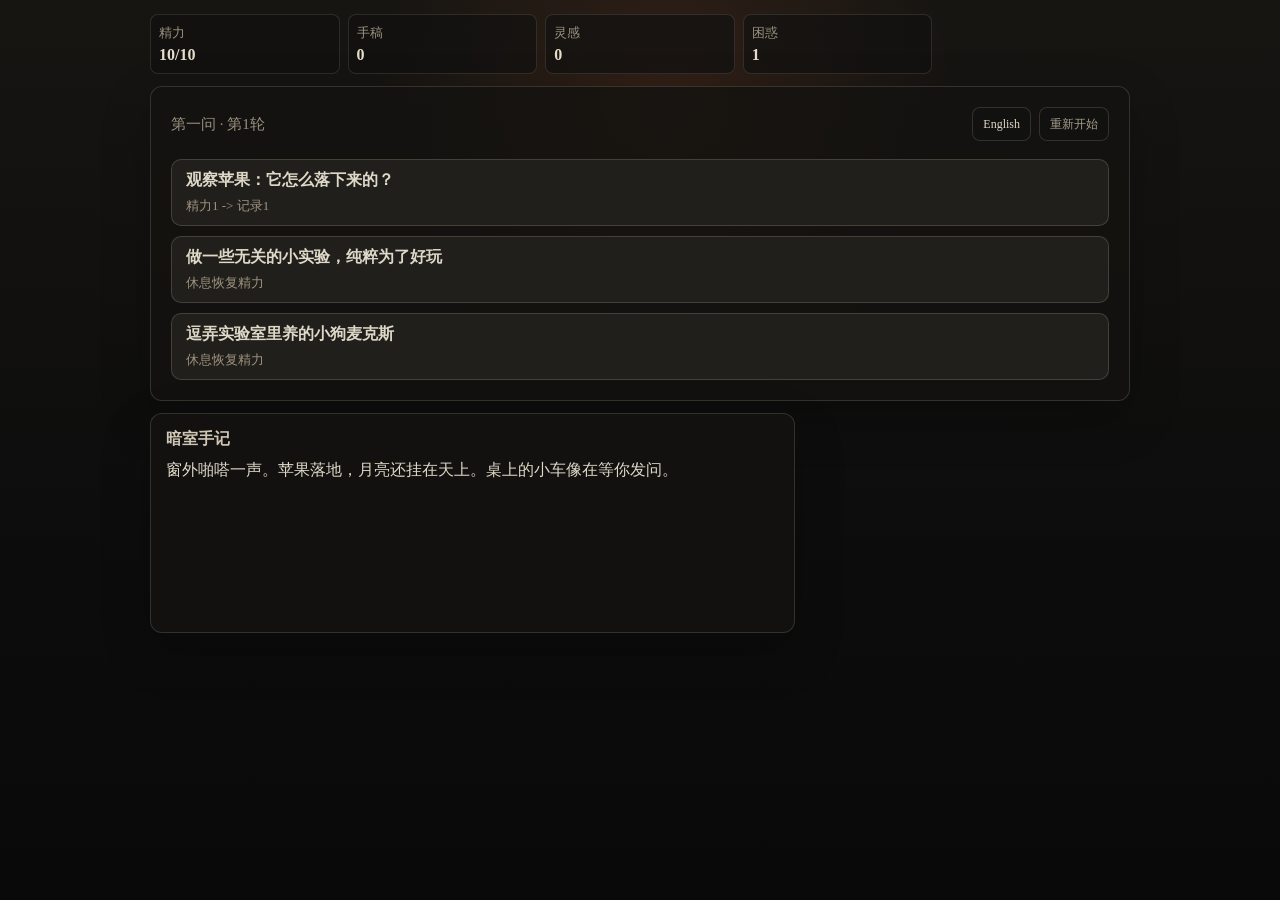
==== physics_darkroom_webapp/index.html @ 5e4305e1 "feat: 概念可点击查看发现过程 - FACT_CONCEPTS和LAW_LIST各33个historyNote历史注记 - getConceptDiscovery/getLawDiscovery自" ====
<!doctype html>
<html lang="zh-CN">
<head>
  <meta charset="utf-8" />
  <meta name="viewport" content="width=device-width, initial-scale=1, viewport-fit=cover" />
  <meta http-equiv="Cache-Control" content="no-store, no-cache, must-revalidate" />
  <meta http-equiv="Pragma" content="no-cache" />
  <meta http-equiv="Expires" content="0" />
  <title>物理暗室 / Physics Dark Room</title>
  <meta name="description" content="A bilingual interactive physics history text game." />
  <link rel="stylesheet" href="style.css?v=8" />
</head>
<body>
  <div class="page">
    <main class="main">
      <section id="status-bar" class="status-bar" aria-label="Resources"></section>

      <section class="room" aria-label="Game scene">
        <header class="scene-head">
          <div class="room-top">
            <div id="phaseLabel" class="kicker"></div>
            <div class="top-actions">
              <button id="langBtn" class="language" type="button">English</button>
              <button id="resetBtn" class="reset" type="button">重新开始</button>
            </div>
          </div>
          <h1 id="title" class="title"></h1>
        </header>

        <p id="scene" class="scene"></p>
        <p id="goal" class="goal"></p>
        <p id="feedback" class="feedback" hidden></p>

        <div class="actions-shell">
          <div id="actions" class="actions"></div>
        </div>
      </section>

      <section class="info" aria-label="Game information">
        <aside class="panel log-panel">
          <h2 id="logTitle" class="panel-title"></h2>
          <div id="log" class="log-scroll"></div>
        </aside>

        <aside id="workers-panel" class="panel workers-panel" hidden>
          <h2 id="conceptTitle" class="panel-title"></h2>
          <div id="workers" class="worker-list"></div>
        </aside>
      </section>
    </main>
  </div>
  <div id="modal-root"></div>
  <script src="game.js?v=8"></script>
</body>
</html>
---- physics_darkroom_webapp/style.css ----
:root {
  color-scheme: dark;
  --bg: #090909;
  --panel: rgba(20, 19, 17, 0.82);
  --panel-2: rgba(17, 17, 17, 0.72);
  --line: rgba(222, 216, 200, 0.16);
  --text: #ded8c8;
  --muted: #9a917f;
  --title: #f1ead8;
  --accent: #d67f40;
  --accent-bg: rgba(214, 127, 64, 0.09);
}

* { box-sizing: border-box; }
html, body { margin: 0; min-height: 100%; }
body {
  font-family: ui-serif, Georgia, "Times New Roman", "Noto Serif SC", "Songti SC", serif;
  background:
    radial-gradient(circle at 52% 12%, rgba(197, 95, 48, 0.16), transparent 28%),
    linear-gradient(180deg, #171512 0%, #0d0d0d 56%, #090909 100%);
  color: var(--text);
}
button { font: inherit; }

.page {
  min-height: 100vh;
  padding: max(14px, env(safe-area-inset-top)) 14px max(22px, env(safe-area-inset-bottom));
}

.main {
  width: min(980px, 100%);
  margin: 0 auto;
  display: flex;
  flex-direction: column;
  gap: 12px;
}

.status-bar {
  display: grid;
  grid-template-columns: repeat(5, minmax(0, 1fr));
  gap: 8px;
}
.resource {
  min-width: 0;
  padding: 9px 8px;
  border: 1px solid rgba(222,216,200,.13);
  border-radius: 8px;
  background: rgba(17,17,17,.68);
}
.resource-label, .resource-value {
  display: block;
  overflow: hidden;
  text-overflow: ellipsis;
  white-space: nowrap;
}
.resource-label { color: var(--muted); font-size: 13px; }
.resource-value { margin-top: 4px; color: #e6deca; font-size: 16px; font-weight: 700; }

.room, .panel {
  border: 1px solid var(--line);
  border-radius: 12px;
  background: var(--panel);
  box-shadow: 0 18px 50px rgba(0,0,0,.22);
}
.room { padding: 20px; }
.room-top { display: flex; justify-content: space-between; align-items: center; gap: 12px; }
.kicker { color: var(--muted); font-size: 15px; overflow: hidden; white-space: nowrap; text-overflow: ellipsis; }
.top-actions { display: flex; gap: 8px; flex-shrink: 0; }
.language, .reset {
  min-height: 34px;
  padding: 0 10px;
  border: 1px solid var(--line);
  border-radius: 8px;
  background: var(--panel-2);
  color: #dfd6c5;
  cursor: pointer;
  font-size: 12px;
}
.reset { color: #a79d8b; }
.language:hover, .reset:hover, .action:hover:not(:disabled), .modal-button:hover { filter: brightness(1.12); }

.title { display: none;
  margin: 12px 0 0;
  color: var(--title);
  font-size: clamp(26px, 5.5vw, 42px);
  line-height: 1.1;
  font-weight: 700;
}
.scene, .goal, .feedback { line-height: 1.58; }
.scene { display: none; margin: 16px 0 0; color: #c8beaa; font-size: 17px; }
.goal { display: none;
  margin: 14px 0 0;
  padding: 13px 14px;
  border-left: 4px solid rgba(214,127,64,.72);
  background: var(--accent-bg);
  color: #eadfcb;
  font-size: 16px;
}
.feedback {
  margin: 12px 0 0;
  padding: 12px 14px;
  border: 1px solid rgba(214,127,64,.42);
  border-radius: 8px;
  background: rgba(92,45,25,.36);
  color: #f0d0ad;
  font-size: 15px;
}

.actions-shell { margin-top: 18px; }
.actions { display: grid; gap: 10px; }
.action {
  width: 100%;
  min-height: 58px;
  padding: 10px 14px;
  border: 1px solid rgba(222,216,200,.18);
  border-radius: 10px;
  background: #211f1b;
  color: var(--text);
  text-align: left;
  cursor: pointer;
}
.action.primary { border-color: rgba(214,127,64,.62); background: #332216; color: #fff3dd; }
.action:disabled, .action.is-disabled { cursor: not-allowed; opacity: .55; background: #171614; }
.action-main { display: flex; align-items: center; justify-content: space-between; gap: 10px; }
.action-label { font-weight: 700; }
.cost { display: block; margin-top: 6px; color: #9e927f; font-size: 13px; }

.info {
  display: grid;
  grid-template-columns: minmax(220px, 1.6fr) minmax(0, 0.8fr);
  gap: 12px;
  min-height: 220px;
}
.panel { padding: 15px; min-height: 0; }
.panel-title {
  margin: 0 0 10px;
  color: #cfc6b4;
  font-size: 16px;
  font-weight: 700;
}

/* Concept discovery cards */
.worker-list, .log-scroll {
  max-height: 34vh;
  overflow: auto;
}
.concept-card {
  display: flex;
  align-items: baseline;
  justify-content: space-between;
  gap: 8px;
  padding: 6px 0;
  border-bottom: 1px solid rgba(222,216,200,.06);
  cursor: pointer;
  transition: color .15s;
}
.concept-card:last-child { border-bottom: none; }
.concept-card:hover .concept-name { color: #eadfcb; }
.concept-card:active { opacity: .7; }
.concept-name { color: #c8beaa; font-size: 14px; font-weight: 600; }
.concept-task { color: #7a7060; font-size: 12px; flex-shrink: 0; }

/* Concept detail modal */
#modal-root { position: fixed; inset: 0; z-index: 100; }
.concept-modal-overlay {
  position: fixed; inset: 0;
  background: rgba(10,9,8,.78);
  display: flex; align-items: flex-end; justify-content: center;
}
.concept-modal {
  width: 100%; max-width: 580px; max-height: 82vh;
  background: #1c1a16;
  border: 1px solid rgba(222,216,200,.12); border-bottom: none;
  border-radius: 18px 18px 0 0;
  display: flex; flex-direction: column; overflow: hidden;
}
.concept-modal-header {
  display: flex; align-items: center; gap: 12px;
  padding: 16px 18px;
  border-bottom: 1px solid rgba(222,216,200,.08); flex-shrink: 0;
}
.concept-modal-close {
  background: none; border: none; color: #a79d8b; cursor: pointer;
  padding: 4px; display: flex; align-items: center;
}
.concept-modal-close:hover { color: #eadfcb; }
.concept-modal-title { font-size: 17px; font-weight: 700; color: #eadfcb; }
.concept-modal-body { padding: 20px 18px 28px; overflow-y: auto; flex: 1; }

/* Discovery steps timeline */
.concept-steps { display: flex; flex-direction: column; gap: 0; }
.concept-step { display: flex; gap: 14px; padding-bottom: 16px; }
.step-marker {
  flex-shrink: 0; width: 26px; height: 26px;
  border-radius: 50%; border: 1px solid rgba(222,216,200,.3);
  color: #a79d8b; font-size: 12px;
  display: flex; align-items: center; justify-content: center; margin-top: 1px;
}
.step-marker--conclusion {
  background: rgba(214,127,64,.2); border-color: rgba(214,127,64,.5); color: #d67f40;
}
.step-content { flex: 1; }
.step-label { color: #eadfcb; font-size: 14px; font-weight: 600; line-height: 1.4; }
.step-narrative { color: #9e927f; font-size: 13px; margin-top: 4px; line-height: 1.5; }
.concept-step--conclusion .step-label { color: #d67f40; }
.concept-step--conclusion .step-narrative { color: #a79d8b; }

/* Single narrative + history note */
.concept-single-narrative { margin-bottom: 20px; }
.narrative-text { color: #c8beaa; font-size: 15px; line-height: 1.6; }
.concept-history { margin-top: 24px; padding-top: 18px; border-top: 1px solid rgba(222,216,200,.08); }
.history-divider { color: #6a6050; font-size: 11px; letter-spacing: .08em; text-transform: uppercase; margin-bottom: 8px; }
.history-text { color: #7a7060; font-size: 13px; line-height: 1.65; }

@media (max-width: 420px) {
  .room-top { align-items: flex-start; }
  .top-actions { flex-direction: column; gap: 6px; }
  .language, .reset { min-height: 30px; padding: 0 8px; font-size: 11px; }
  .title { font-size: 27px; }
  .action-main { align-items: flex-start; }
  .concept-card { padding: 5px 0; }
  .concept-name { font-size: 13px; }
  .concept-task { font-size: 11px; }
  .concept-modal { max-height: 88vh; border-radius: 14px 14px 0 0; }
  .step-label { font-size: 13px; }
  .step-narrative { font-size: 12px; }
  .worker-list { max-height: none; }
  .log-scroll { max-height: 120px; }
  .log-line { font-size: 12px; padding: 5px 0; }
  .panel-title { font-size: 12px; margin-bottom: 6px; }
}
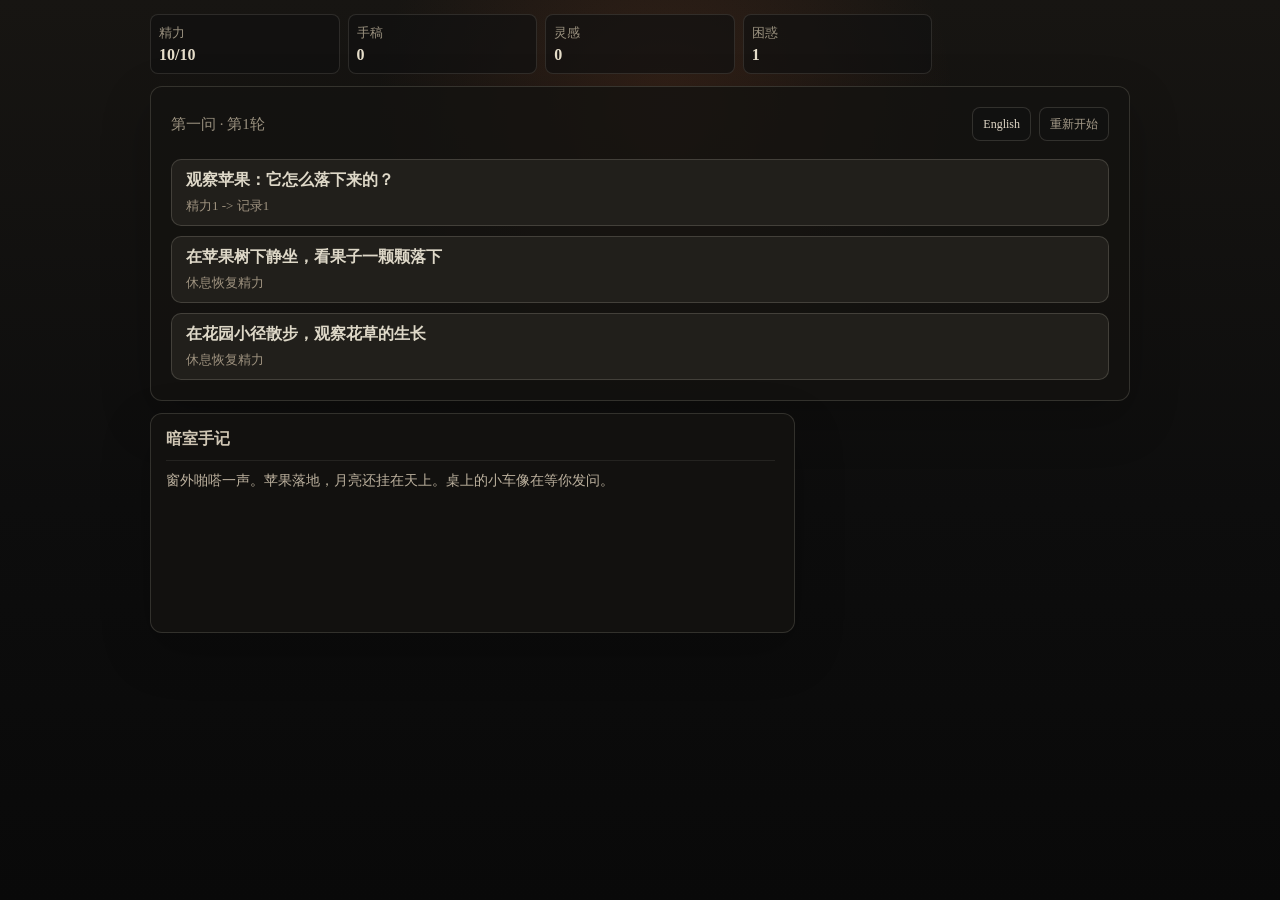
==== commit 048942b5: "Restored to '2730a8917c1b54575896824b2517b01fc32ef4ae' Coze-Restored-To: '2730a8917c1b54575896824b25" ====
--- a/physics_darkroom_webapp/index.html
+++ b/physics_darkroom_webapp/index.html
@@ -8,7 +8,7 @@
   <meta http-equiv="Expires" content="0" />
   <title>物理暗室 / Physics Dark Room</title>
   <meta name="description" content="A bilingual interactive physics history text game." />
-  <link rel="stylesheet" href="style.css?v=8" />
+  <link rel="stylesheet" href="style.css?v=7" />
 </head>
 <body>
   <div class="page">
@@ -50,6 +50,6 @@
     </main>
   </div>
   <div id="modal-root"></div>
-  <script src="game.js?v=8"></script>
+  <script src="game.js?v=7"></script>
 </body>
 </html>
--- a/physics_darkroom_webapp/style.css
+++ b/physics_darkroom_webapp/style.css
@@ -138,79 +138,82 @@
   font-size: 16px;
   font-weight: 700;
 }
-
-/* Concept discovery cards */
 .worker-list, .log-scroll {
   max-height: 34vh;
   overflow: auto;
-}
-.concept-card {
-  display: flex;
-  align-items: baseline;
-  justify-content: space-between;
-  gap: 8px;
-  padding: 6px 0;
-  border-bottom: 1px solid rgba(222,216,200,.06);
+  padding-right: 4px;
+}
+.worker {
+  display: grid;
+  grid-template-columns: 1fr;
+  gap: 3px;
+  padding: 10px 0;
+  border-top: 1px solid rgba(222,216,200,.09);
+}
+.worker span:first-child { color: #eadfcb; font-weight: 700; }
+.worker span:last-child { color: #9e927f; font-size: 13px; line-height: 1.42; }
+.log-line {
+  padding: 9px 0;
+  border-top: 1px solid rgba(222,216,200,.09);
+  color: #bdb29f;
+  font-size: 14px;
+  line-height: 1.52;
+}
+
+.modal-overlay {
+  position: fixed;
+  inset: 0;
+  z-index: 20;
+  display: grid;
+  place-items: center;
+  padding: 20px;
+  background: rgba(0,0,0,.62);
+  backdrop-filter: blur(4px);
+}
+.modal-box {
+  width: min(440px, 100%);
+  padding: 20px;
+  border: 1px solid rgba(222,216,200,.18);
+  border-radius: 14px;
+  background: #171512;
+  box-shadow: 0 24px 80px rgba(0,0,0,.45);
+}
+.modal-title { color: var(--title); font-size: 20px; font-weight: 700; }
+.modal-content { margin-top: 12px; color: #cfc6b4; line-height: 1.55; }
+.modal-actions { display: grid; gap: 10px; margin-top: 18px; }
+.modal-button {
+  min-height: 40px;
+  border: 1px solid rgba(222,216,200,.16);
+  border-radius: 9px;
+  background: #211f1b;
+  color: var(--text);
   cursor: pointer;
-  transition: color .15s;
-}
-.concept-card:last-child { border-bottom: none; }
-.concept-card:hover .concept-name { color: #eadfcb; }
-.concept-card:active { opacity: .7; }
-.concept-name { color: #c8beaa; font-size: 14px; font-weight: 600; }
-.concept-task { color: #7a7060; font-size: 12px; flex-shrink: 0; }
-
-/* Concept detail modal */
-#modal-root { position: fixed; inset: 0; z-index: 100; }
-.concept-modal-overlay {
-  position: fixed; inset: 0;
-  background: rgba(10,9,8,.78);
-  display: flex; align-items: flex-end; justify-content: center;
-}
-.concept-modal {
-  width: 100%; max-width: 580px; max-height: 82vh;
-  background: #1c1a16;
-  border: 1px solid rgba(222,216,200,.12); border-bottom: none;
-  border-radius: 18px 18px 0 0;
-  display: flex; flex-direction: column; overflow: hidden;
-}
-.concept-modal-header {
-  display: flex; align-items: center; gap: 12px;
-  padding: 16px 18px;
-  border-bottom: 1px solid rgba(222,216,200,.08); flex-shrink: 0;
-}
-.concept-modal-close {
-  background: none; border: none; color: #a79d8b; cursor: pointer;
-  padding: 4px; display: flex; align-items: center;
-}
-.concept-modal-close:hover { color: #eadfcb; }
-.concept-modal-title { font-size: 17px; font-weight: 700; color: #eadfcb; }
-.concept-modal-body { padding: 20px 18px 28px; overflow-y: auto; flex: 1; }
-
-/* Discovery steps timeline */
-.concept-steps { display: flex; flex-direction: column; gap: 0; }
-.concept-step { display: flex; gap: 14px; padding-bottom: 16px; }
-.step-marker {
-  flex-shrink: 0; width: 26px; height: 26px;
-  border-radius: 50%; border: 1px solid rgba(222,216,200,.3);
-  color: #a79d8b; font-size: 12px;
-  display: flex; align-items: center; justify-content: center; margin-top: 1px;
-}
-.step-marker--conclusion {
-  background: rgba(214,127,64,.2); border-color: rgba(214,127,64,.5); color: #d67f40;
-}
-.step-content { flex: 1; }
-.step-label { color: #eadfcb; font-size: 14px; font-weight: 600; line-height: 1.4; }
-.step-narrative { color: #9e927f; font-size: 13px; margin-top: 4px; line-height: 1.5; }
-.concept-step--conclusion .step-label { color: #d67f40; }
-.concept-step--conclusion .step-narrative { color: #a79d8b; }
-
-/* Single narrative + history note */
-.concept-single-narrative { margin-bottom: 20px; }
-.narrative-text { color: #c8beaa; font-size: 15px; line-height: 1.6; }
-.concept-history { margin-top: 24px; padding-top: 18px; border-top: 1px solid rgba(222,216,200,.08); }
-.history-divider { color: #6a6050; font-size: 11px; letter-spacing: .08em; text-transform: uppercase; margin-bottom: 8px; }
-.history-text { color: #7a7060; font-size: 13px; line-height: 1.65; }
+}
+.modal-button.primary { border-color: rgba(214,127,64,.62); background: #332216; color: #fff3dd; }
+
+@media (max-width: 760px) {
+  .page { padding: 8px; }
+  .status-bar { gap: 4px; }
+  .resource { padding: 5px 4px; }
+  .resource-label { font-size: 10px; }
+  .resource-value { font-size: 12px; }
+  .room { padding: 10px; }
+  .scene { font-size: 12px; margin-top: 10px; }
+  .goal { font-size: 11px; margin-top: 8px; padding: 10px 12px; }
+  .info { grid-template-columns: 1fr; }
+  .info > .log-panel { order: 1; }
+  .info > .workers-panel { order: 2; display: flex; flex-direction: column; }
+  .panel { padding: 10px; }
+  .workers-panel .panel-title { position: sticky; top: 0; background: var(--panel); z-index: 1; font-size: 12px; margin-bottom: 3px; }
+  .workers-panel { max-height: 140px; overflow-y: auto; }
+  .worker span:first-child { font-size: 11px; }
+  .worker span:last-child { font-size: 9px; }
+  .worker { padding: 3px 0; gap: 1px; }
+  .worker-list { max-height: none; }
+  .log-scroll { max-height: 120px; }
+  .log-line { font-size: 12px; padding: 5px 0; }
+  .panel-title { font-size: 12px; margin-bottom: 6px; }
+}
 
 @media (max-width: 420px) {
   .room-top { align-items: flex-start; }
@@ -218,15 +221,4 @@
   .language, .reset { min-height: 30px; padding: 0 8px; font-size: 11px; }
   .title { font-size: 27px; }
   .action-main { align-items: flex-start; }
-  .concept-card { padding: 5px 0; }
-  .concept-name { font-size: 13px; }
-  .concept-task { font-size: 11px; }
-  .concept-modal { max-height: 88vh; border-radius: 14px 14px 0 0; }
-  .step-label { font-size: 13px; }
-  .step-narrative { font-size: 12px; }
-  .worker-list { max-height: none; }
-  .log-scroll { max-height: 120px; }
-  .log-line { font-size: 12px; padding: 5px 0; }
-  .panel-title { font-size: 12px; margin-bottom: 6px; }
-}
-
+}
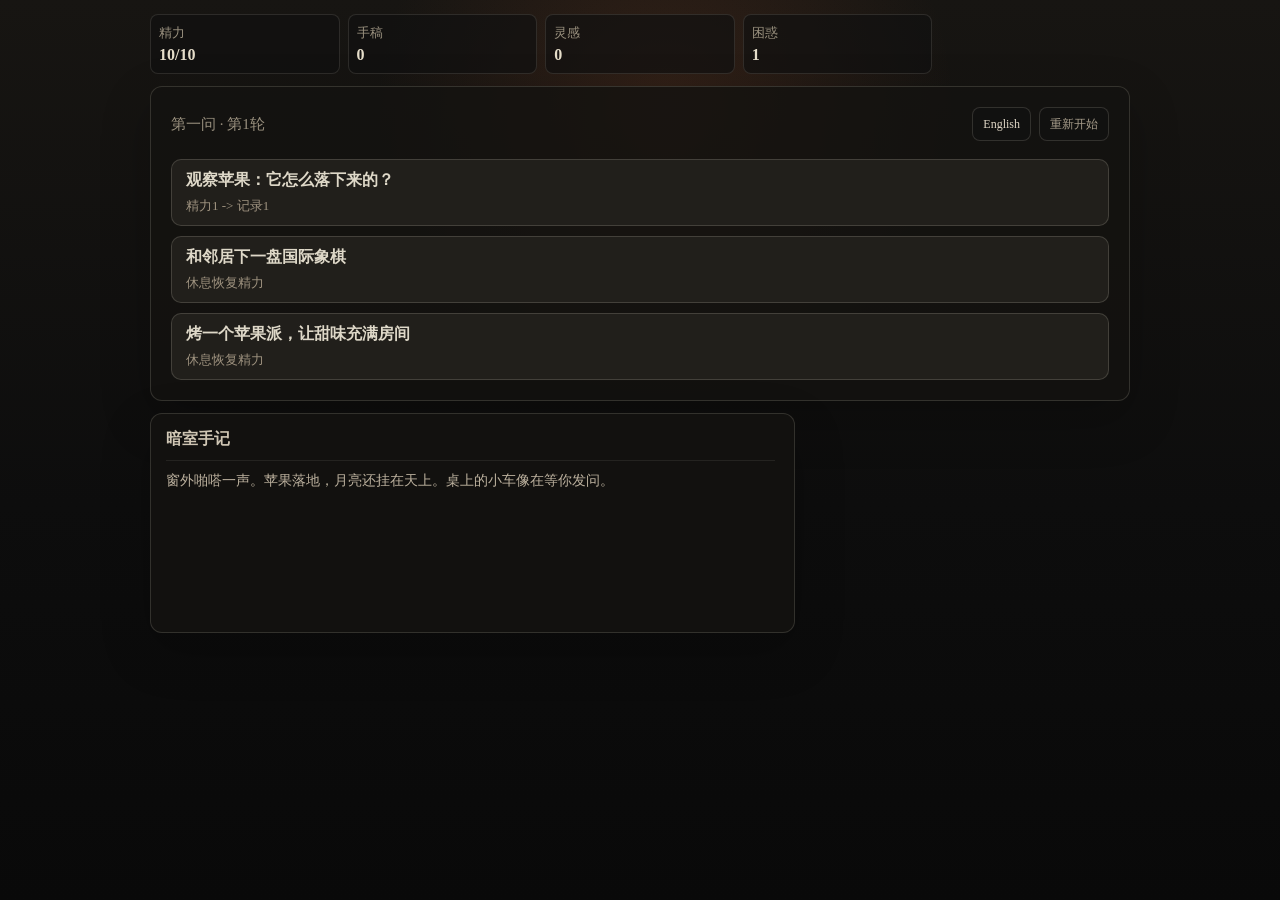
==== commit 23c1311a: "feat: 概念发现时间线功能（三步完成） - 第一步：为LAW_LIST和FACT_CONCEPTS添加discoveryChain数组 - 第二步：UI设计 - 概念条目可点击，弹出时间线模态框展" ====
--- a/physics_darkroom_webapp/index.html
+++ b/physics_darkroom_webapp/index.html
@@ -8,7 +8,7 @@
   <meta http-equiv="Expires" content="0" />
   <title>物理暗室 / Physics Dark Room</title>
   <meta name="description" content="A bilingual interactive physics history text game." />
-  <link rel="stylesheet" href="style.css?v=7" />
+  <link rel="stylesheet" href="style.css?v=8" />
 </head>
 <body>
   <div class="page">
@@ -50,6 +50,6 @@
     </main>
   </div>
   <div id="modal-root"></div>
-  <script src="game.js?v=7"></script>
+  <script src="game.js?v=8"></script>
 </body>
 </html>
--- a/physics_darkroom_webapp/style.css
+++ b/physics_darkroom_webapp/style.css
@@ -149,9 +149,45 @@
   gap: 3px;
   padding: 10px 0;
   border-top: 1px solid rgba(222,216,200,.09);
-}
+  cursor: pointer;
+  transition: background .15s;
+}
+.worker:hover { background: rgba(214,127,64,.08); }
 .worker span:first-child { color: #eadfcb; font-weight: 700; }
 .worker span:last-child { color: #9e927f; font-size: 13px; line-height: 1.42; }
+
+/* Timeline in modal */
+.timeline { margin: 0; }
+.tl-step { display: flex; gap: 12px; }
+.tl-step + .tl-step { margin-top: 4px; }
+.tl-line-col {
+  display: flex;
+  flex-direction: column;
+  align-items: center;
+  width: 20px;
+  flex-shrink: 0;
+}
+.tl-dot {
+  width: 10px; height: 10px;
+  border-radius: 50%;
+  margin-top: 5px;
+  flex-shrink: 0;
+}
+.tl-dot-done { background: #5a9e6f; }
+.tl-dot-pending { background: transparent; border: 2px solid rgba(222,216,200,.25); }
+.tl-line {
+  width: 2px;
+  flex: 1;
+  min-height: 18px;
+  background: rgba(222,216,200,.14);
+  margin: 3px 0;
+}
+.tl-body { padding: 2px 0; flex: 1; }
+.tl-label-done { color: #cfc6b4; font-size: 14px; }
+.tl-label-theory { color: #e8c77a; font-size: 14px; font-weight: 700; }
+.tl-label-pending { color: #6b6455; font-size: 14px; }
+.tl-order { display: inline-block; margin-left: 8px; padding: 1px 6px; border-radius: 4px; background: rgba(214,127,64,.18); color: #d47f40; font-size: 11px; }
+
 .log-line {
   padding: 9px 0;
   border-top: 1px solid rgba(222,216,200,.09);
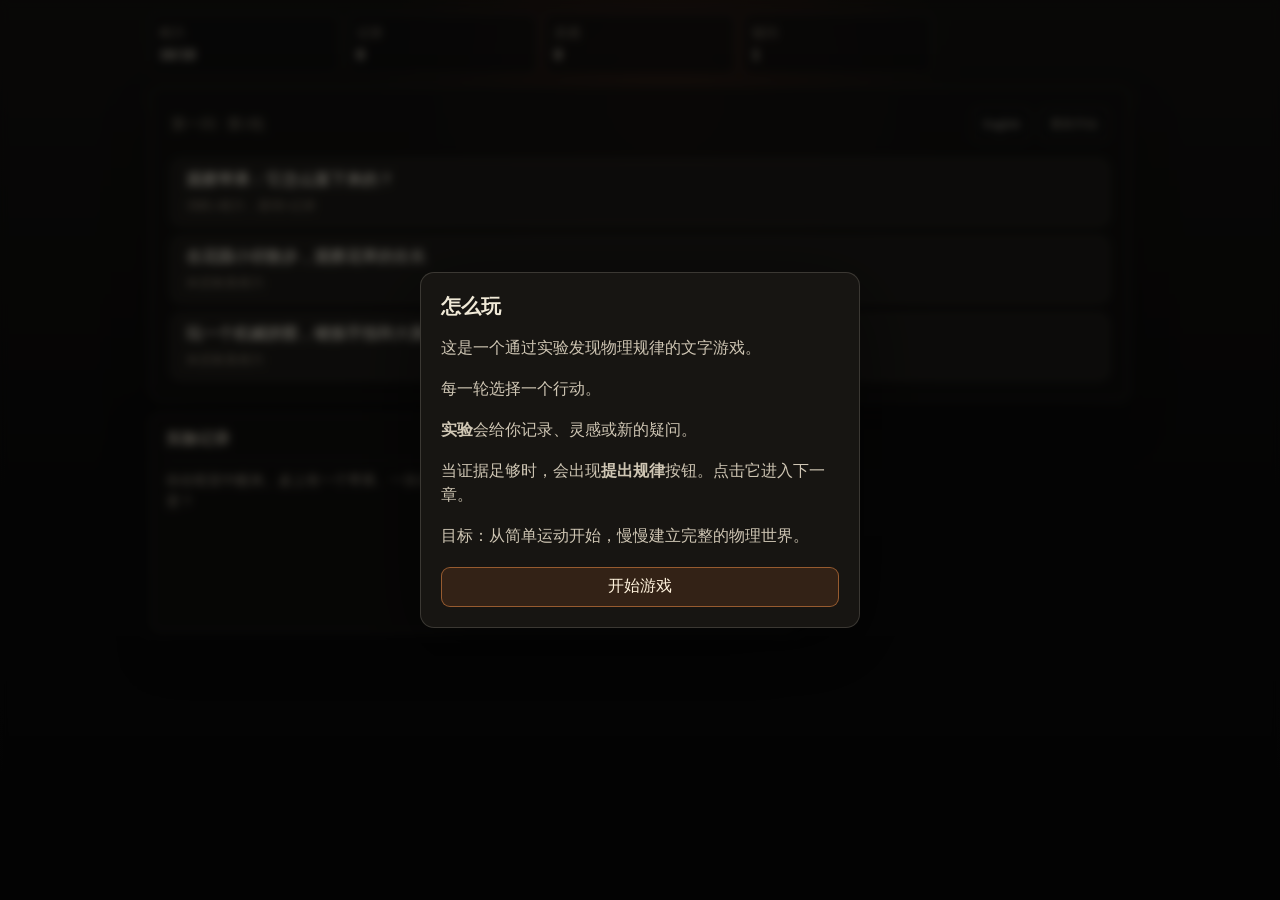
==== commit ed3ac46c: "GPT改文字 Coze-Commit-Type: user Coze-User-ID: 1624402305222313" ====
--- a/physics_darkroom_webapp/index.html
+++ b/physics_darkroom_webapp/index.html
@@ -8,7 +8,7 @@
   <meta http-equiv="Expires" content="0" />
   <title>物理暗室 / Physics Dark Room</title>
   <meta name="description" content="A bilingual interactive physics history text game." />
-  <link rel="stylesheet" href="style.css?v=8" />
+  <link rel="stylesheet" href="style.css?v=9" />
 </head>
 <body>
   <div class="page">
--- a/physics_darkroom_webapp/style.css
+++ b/physics_darkroom_webapp/style.css
@@ -187,6 +187,7 @@
 .tl-label-theory { color: #e8c77a; font-size: 14px; font-weight: 700; }
 .tl-label-pending { color: #6b6455; font-size: 14px; }
 .tl-order { display: inline-block; margin-left: 8px; padding: 1px 6px; border-radius: 4px; background: rgba(214,127,64,.18); color: #d47f40; font-size: 11px; }
+.tl-definition { margin-top: 16px; padding: 12px 14px; border-left: 3px solid rgba(214,127,64,.62); background: rgba(214,127,64,.08); color: #eadfcb; font-size: 14px; line-height: 1.55; border-radius: 0 6px 6px 0; }
 
 .log-line {
   padding: 9px 0;
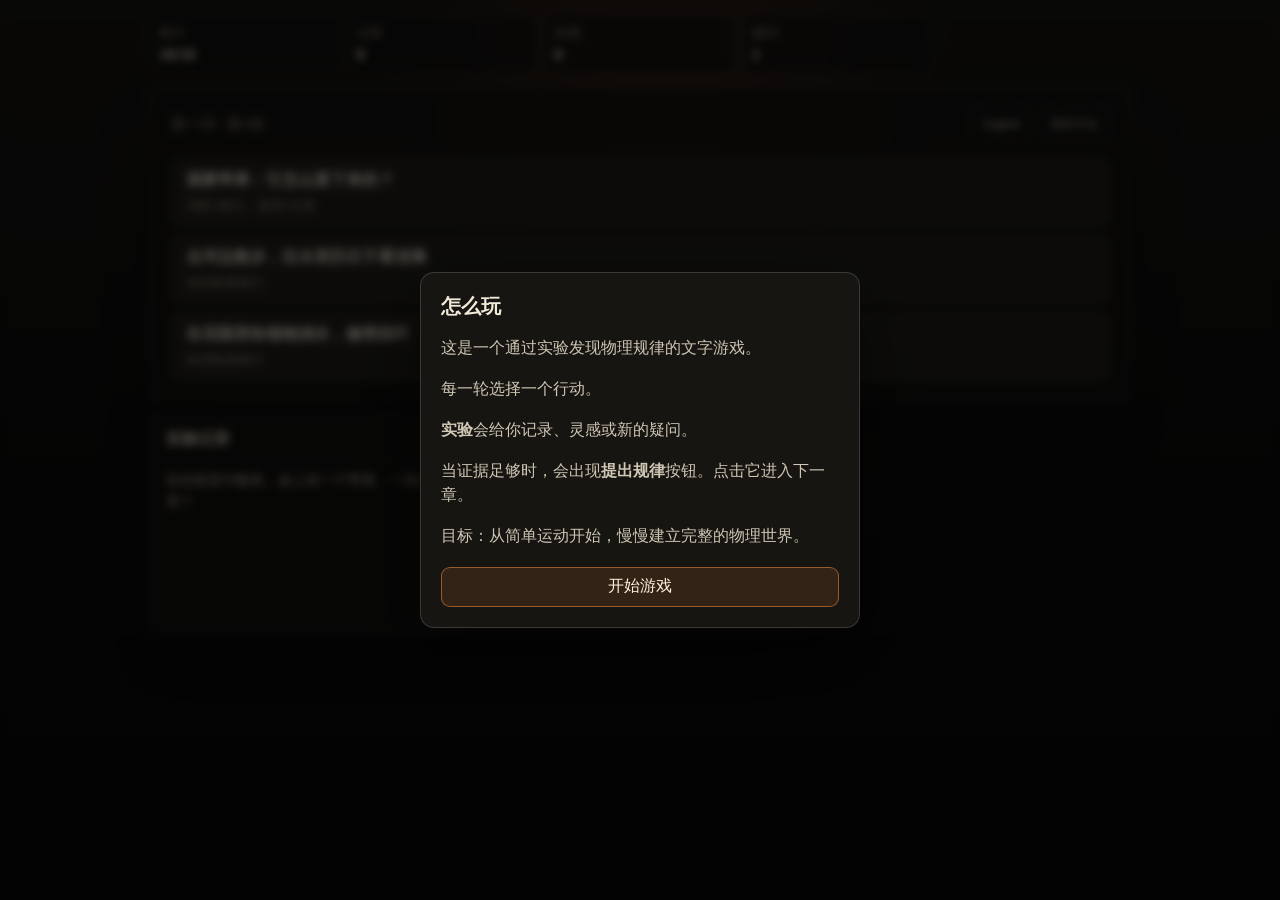
==== commit 4d29272f: "fix: 修复LAW_LIST缺少chain数据和THEORY_DEFS key不匹配 - LAW_LIST全部21条补充chain数组 - THEORY_DEFS的8个key从snake_case改" ====
--- a/physics_darkroom_webapp/index.html
+++ b/physics_darkroom_webapp/index.html
@@ -50,6 +50,6 @@
     </main>
   </div>
   <div id="modal-root"></div>
-  <script src="game.js?v=8"></script>
+  <script src="game.js?v=9"></script>
 </body>
 </html>
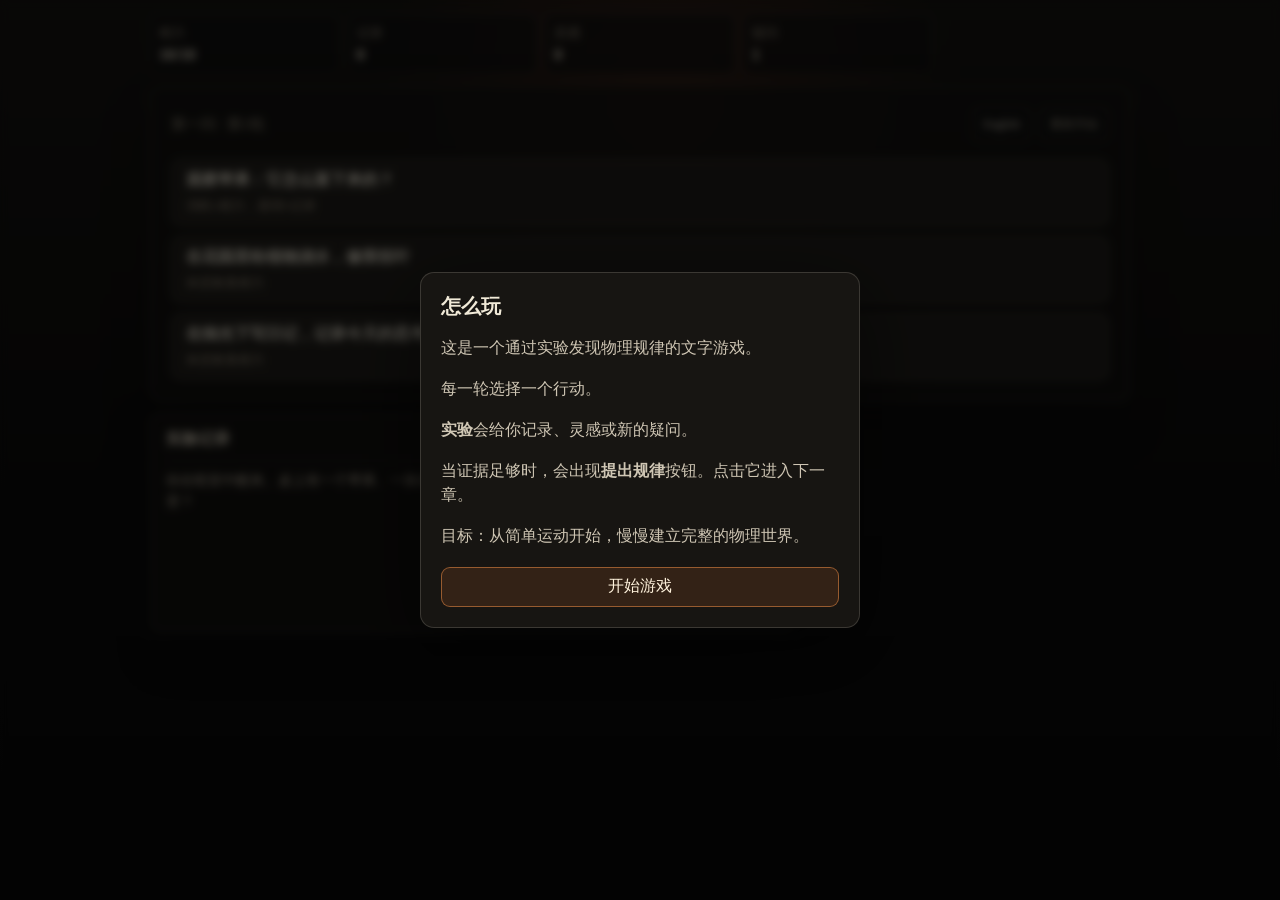
==== commit 86e6d3f2: "fix: 将misconception选项标签从"错误判断"改为"直觉"引导式表述 - 全部23个misconception标签从"错误判断：xxx"/"过早判断：xxx"改为"直觉：xxx？" - " ====
--- a/physics_darkroom_webapp/index.html
+++ b/physics_darkroom_webapp/index.html
@@ -50,6 +50,6 @@
     </main>
   </div>
   <div id="modal-root"></div>
-  <script src="game.js?v=9"></script>
+  <script src="game.js?v=10"></script>
 </body>
 </html>
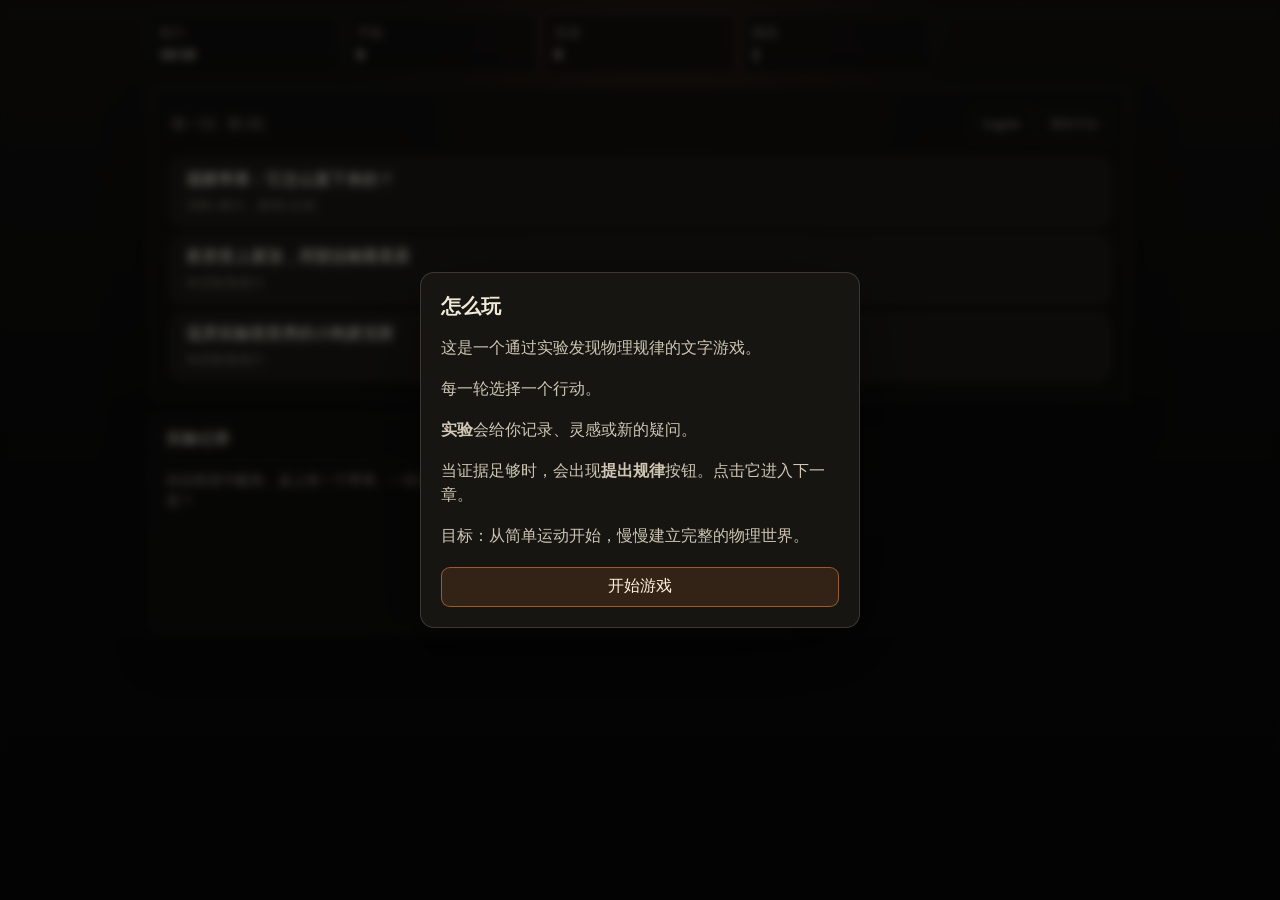
==== commit a90ef6d3: "feat: 直觉选项拆分为正确/错误两类，资源栏增加悬停说明 - 8个misconception改为intuition类型（正确直觉+1灵感） - 15个保留misconception类型（错误直觉+" ====
--- a/physics_darkroom_webapp/index.html
+++ b/physics_darkroom_webapp/index.html
@@ -8,7 +8,7 @@
   <meta http-equiv="Expires" content="0" />
   <title>物理暗室 / Physics Dark Room</title>
   <meta name="description" content="A bilingual interactive physics history text game." />
-  <link rel="stylesheet" href="style.css?v=9" />
+  <link rel="stylesheet" href="style.css?v=10" />
 </head>
 <body>
   <div class="page">
@@ -50,6 +50,6 @@
     </main>
   </div>
   <div id="modal-root"></div>
-  <script src="game.js?v=10"></script>
+  <script src="game.js?v=11"></script>
 </body>
 </html>
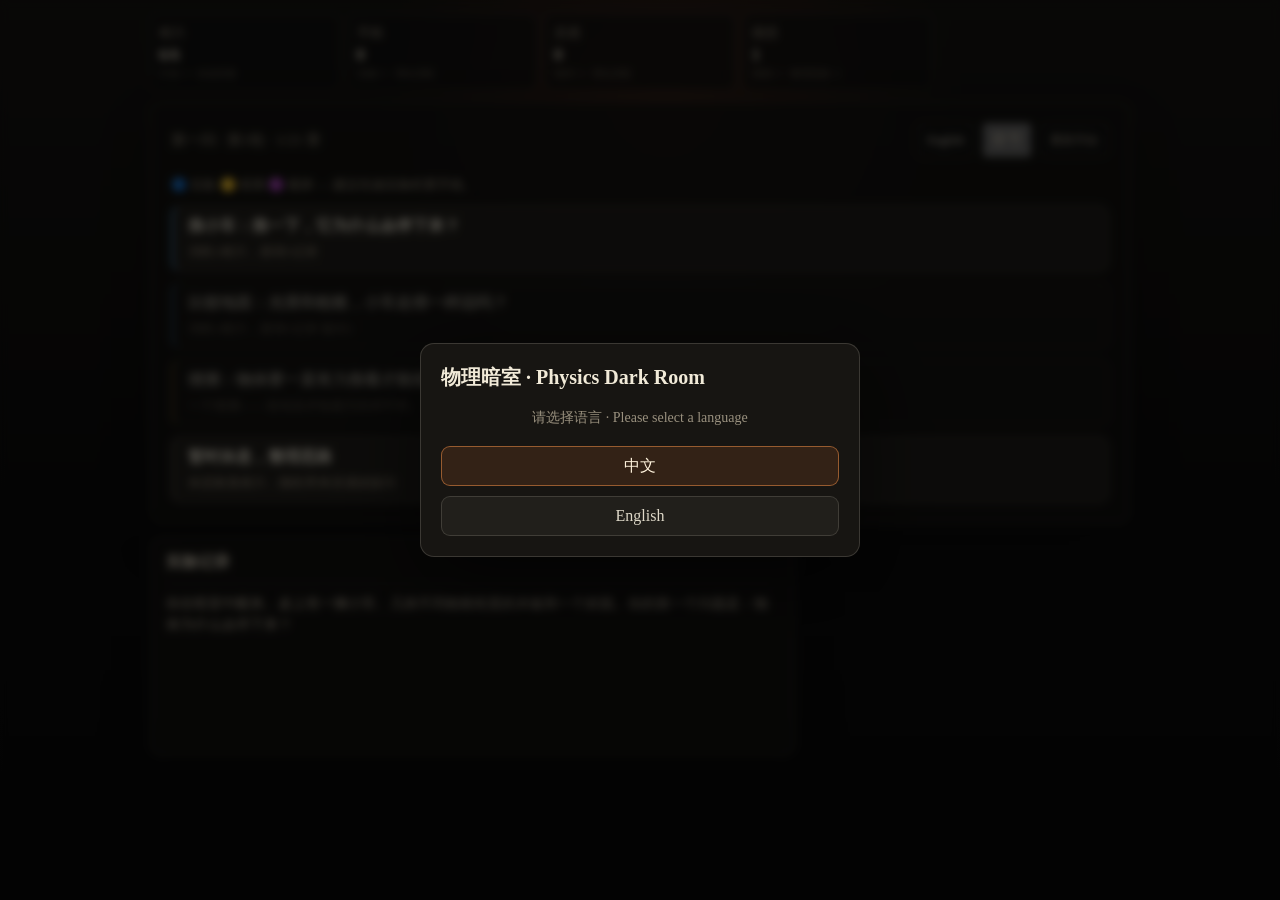
==== commit 1ea1fc5e: "Update game mechanics: fix stuck states, improve rest system - REST no longer always adds +1 doubt; " ====
--- a/physics_darkroom_webapp/index.html
+++ b/physics_darkroom_webapp/index.html
@@ -21,6 +21,7 @@
             <div id="phaseLabel" class="kicker"></div>
             <div class="top-actions">
               <button id="langBtn" class="language" type="button">English</button>
+              <button id="chapterBtn" class="chapter-select" type="button">章节</button>
               <button id="resetBtn" class="reset" type="button">重新开始</button>
             </div>
           </div>
@@ -50,6 +51,7 @@
     </main>
   </div>
   <div id="modal-root"></div>
+  <div id="toast-container" class="toast-container"></div>
   <script src="game.js?v=11"></script>
 </body>
 </html>
--- a/physics_darkroom_webapp/style.css
+++ b/physics_darkroom_webapp/style.css
@@ -55,6 +55,8 @@
 }
 .resource-label { color: var(--muted); font-size: 13px; }
 .resource-value { margin-top: 4px; color: #e6deca; font-size: 16px; font-weight: 700; }
+.resource-sub   { display: block; margin-top: 3px; color: #6b6455; font-size: 10px; line-height: 1.3; white-space: nowrap; overflow: hidden; text-overflow: ellipsis; }
+.resource:hover .resource-sub { color: #9a917f; }
 
 .room, .panel {
   border: 1px solid var(--line);
@@ -77,6 +79,7 @@
   font-size: 12px;
 }
 .reset { color: #a79d8b; }
+.chapter-select { color: #c8beaa; }
 .language:hover, .reset:hover, .action:hover:not(:disabled), .modal-button:hover { filter: brightness(1.12); }
 
 .title { display: none;
@@ -121,6 +124,15 @@
 }
 .action.primary { border-color: rgba(214,127,64,.62); background: #332216; color: #fff3dd; }
 .action:disabled, .action.is-disabled { cursor: not-allowed; opacity: .55; background: #171614; }
+
+/* Action type left-border indicators */
+.action[data-type="experiment"]   { border-left: 3px solid rgba(80,160,220,.6); }
+.action[data-type="intuition"]    { border-left: 3px solid rgba(200,160,70,.5); }
+.action[data-type="misconception"]{ border-left: 3px solid rgba(200,160,70,.5); }
+.action[data-type="rest"]         { border-left: 3px solid rgba(140,130,120,.3); }
+.action[data-type="reflect"]      { border-left: 3px solid rgba(120,200,150,.55); }
+.action[data-type="deduce"]       { border-left: 3px solid rgba(100,180,240,.65); }
+.action[data-type="write"]        { border-left: 3px solid rgba(214,127,64,.8); background: rgba(214,127,64,.05); }
 .action-main { display: flex; align-items: center; justify-content: space-between; gap: 10px; }
 .action-label { font-weight: 700; }
 .cost { display: block; margin-top: 6px; color: #9e927f; font-size: 13px; }
@@ -216,7 +228,7 @@
   box-shadow: 0 24px 80px rgba(0,0,0,.45);
 }
 .modal-title { color: var(--title); font-size: 20px; font-weight: 700; }
-.modal-content { margin-top: 12px; color: #cfc6b4; line-height: 1.55; }
+.modal-content { margin-top: 12px; color: #cfc6b4; line-height: 1.55; max-height: 60vh; overflow-y: auto; }
 .modal-actions { display: grid; gap: 10px; margin-top: 18px; }
 .modal-button {
   min-height: 40px;
@@ -228,12 +240,95 @@
 }
 .modal-button.primary { border-color: rgba(214,127,64,.62); background: #332216; color: #fff3dd; }
 
+/* Toast notifications */
+.toast-container {
+  position: fixed;
+  bottom: 28px;
+  left: 50%;
+  transform: translateX(-50%);
+  z-index: 40;
+  display: flex;
+  flex-direction: column-reverse;
+  gap: 8px;
+  align-items: center;
+  pointer-events: none;
+  width: max-content;
+  max-width: calc(100vw - 32px);
+}
+@keyframes toast-enter {
+  from { opacity: 0; transform: translateY(10px) scale(.97); }
+  to   { opacity: 1; transform: translateY(0) scale(1); }
+}
+@keyframes toast-leave {
+  from { opacity: 1; transform: scale(1); }
+  to   { opacity: 0; transform: scale(.95); }
+}
+.toast {
+  padding: 9px 16px;
+  border-radius: 20px;
+  background: rgba(22, 20, 17, 0.94);
+  border: 1px solid rgba(222, 216, 200, 0.2);
+  color: #eadfcb;
+  font-size: 14px;
+  line-height: 1.5;
+  white-space: nowrap;
+  backdrop-filter: blur(10px);
+  box-shadow: 0 8px 24px rgba(0,0,0,.4);
+  animation: toast-enter 0.22s ease-out both;
+}
+.toast.toast-combo {
+  border-color: rgba(214,127,64,.55);
+  background: rgba(40, 25, 10, 0.96);
+  color: #ffd580;
+}
+.toast.toast-event-good  { border-color: rgba(90,158,111,.45); }
+.toast.toast-event-bad   { border-color: rgba(235,90,70,.35); }
+.toast.toast-leave { animation: toast-leave 0.3s ease-in forwards; }
+
+/* Doubt lock warning */
+@keyframes warning-pulse {
+  0%, 100% { border-color: rgba(235, 90, 70, 0.55); }
+  50%       { border-color: rgba(235, 90, 70, 0.95); }
+}
+.resource-warning {
+  border-color: rgba(235, 90, 70, 0.55) !important;
+  background: rgba(80, 20, 10, 0.55) !important;
+  animation: warning-pulse 1.6s ease-in-out infinite;
+}
+.resource-warning .resource-label { color: #e07060; }
+.resource-warning .resource-value { color: #ff9080; }
+
+/* Scene transition fade-in */
+@keyframes scene-enter {
+  from { opacity: 0; transform: translateY(6px); }
+  to   { opacity: 1; transform: translateY(0); }
+}
+.room.scene-enter {
+  animation: scene-enter 0.28s ease-out both;
+}
+
+/* Resource value change flash animations */
+@keyframes flash-up {
+  0%   { color: #6fcf97; transform: scale(1.15); }
+  60%  { color: #6fcf97; }
+  100% { color: #e6deca; transform: scale(1); }
+}
+@keyframes flash-down {
+  0%   { color: #eb7a5a; transform: scale(1.15); }
+  60%  { color: #eb7a5a; }
+  100% { color: #e6deca; transform: scale(1); }
+}
+.resource-value { transform-origin: left center; }
+.resource-value.flash-up   { animation: flash-up   0.55s ease-out forwards; }
+.resource-value.flash-down { animation: flash-down 0.55s ease-out forwards; }
+
 @media (max-width: 760px) {
   .page { padding: 8px; }
   .status-bar { gap: 4px; }
   .resource { padding: 5px 4px; }
   .resource-label { font-size: 10px; }
   .resource-value { font-size: 12px; }
+  .resource-sub   { display: none; }
   .room { padding: 10px; }
   .scene { font-size: 12px; margin-top: 10px; }
   .goal { font-size: 11px; margin-top: 8px; padding: 10px 12px; }
